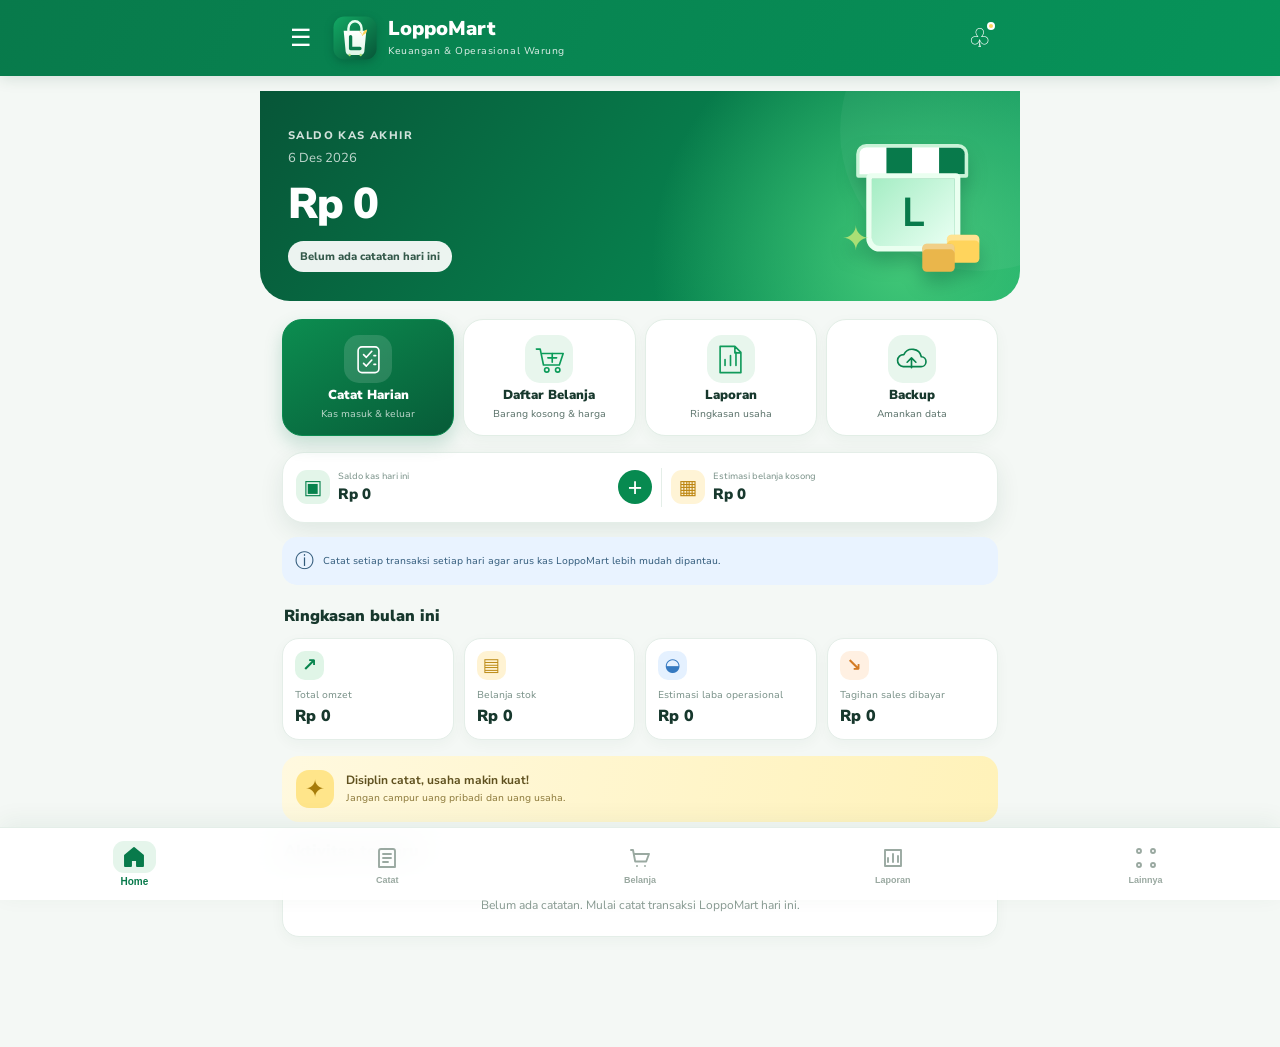
==== index.html @ 357cf820 "Add files via upload" ====
<!doctype html>
<html lang="id">
<head>
  <meta charset="utf-8">
  <meta name="viewport" content="width=device-width,initial-scale=1,viewport-fit=cover">
  <meta name="theme-color" content="#087a4b">
  <meta name="description" content="LoppoMart - Catatan keuangan dan operasional warung">
  <link rel="manifest" href="manifest.webmanifest">
  <link rel="icon" href="icon.svg" type="image/svg+xml">
  <link rel="stylesheet" href="styles.css">
  <title>LoppoMart</title>
</head>
<body>
  <header class="topbar">
    <button class="icon-btn" id="menuBtn" aria-label="Buka menu"><span class="hamburger">☰</span></button>
    <div class="brand">
      <img src="icon.svg" class="brand-logo" alt="LoppoMart">
      <div><strong>LoppoMart</strong><small>Keuangan & Operasional Warung</small></div>
    </div>
    <button class="icon-btn notification" id="quickBackup" aria-label="Backup cepat">♧<i></i></button>
  </header>

  <main class="app-main">
    <section class="view active" id="view-home">
      <div class="hero-home">
        <div class="hero-copy">
          <span class="eyebrow">SALDO KAS AKHIR</span>
          <div class="hero-date" id="homeDate">Hari ini</div>
          <div class="hero-balance" id="homeBalance">Rp0</div>
          <div class="hero-change" id="homeChange">Belum ada catatan hari ini</div>
        </div>
        <div class="store-art" aria-hidden="true">
          <div class="store-awning"><i></i><i></i><i></i><i></i></div>
          <div class="store-window"><b>L</b></div>
          <div class="store-box box-one"></div><div class="store-box box-two"></div>
          <div class="store-plant">✦</div>
        </div>
      </div>

      <div class="quick-grid">
        <button class="quick-card selected" data-go="entry">
          <span class="quick-icon icon-entry"><svg viewBox="0 0 64 64"><rect x="13" y="9" width="38" height="47" rx="7"/><path d="M23 23l5 5 10-11M23 39l5 5 10-11M42 25h3M42 41h3"/></svg></span>
          <b>Catat Harian</b><small>Kas masuk & keluar</small>
        </button>
        <button class="quick-card" data-go="shopping">
          <span class="quick-icon icon-cart"><svg viewBox="0 0 64 64"><path d="M8 13h7l6 29h29l7-21H19"/><circle cx="27" cy="51" r="4"/><circle cx="47" cy="51" r="4"/><path d="M29 29h16M37 21v16"/></svg></span>
          <b>Daftar Belanja</b><small>Barang kosong & harga</small>
        </button>
        <button class="quick-card" data-go="report">
          <span class="quick-icon icon-report"><svg viewBox="0 0 64 64"><path d="M13 8h27l11 11v37H13zM40 8v12h11M22 43V32M32 43V25M42 43V19"/></svg></span>
          <b>Laporan</b><small>Ringkasan usaha</small>
        </button>
        <button class="quick-card" data-go="more">
          <span class="quick-icon icon-cloud"><svg viewBox="0 0 64 64"><path d="M17 45h32a9 9 0 0 0 1-18 17 17 0 0 0-32-4 11 11 0 0 0-1 22z"/><path d="M32 47V29m-8 8 8-8 8 8"/></svg></span>
          <b>Backup</b><small>Amankan data</small>
        </button>
      </div>

      <section class="summary-card">
        <div class="summary-block">
          <span class="mini-wallet">▣</span>
          <div><small>Saldo kas hari ini</small><strong id="homeCash">Rp0</strong></div>
        </div>
        <button class="round-add" data-go="entry" aria-label="Tambah catatan">+</button>
        <div class="summary-separator"></div>
        <div class="summary-block capital-block">
          <span class="capital-icon">▦</span>
          <div><small>Estimasi belanja kosong</small><strong id="homeShopping">Rp0</strong></div>
        </div>
      </section>

      <div class="info-strip"><span>ⓘ</span><p>Catat setiap transaksi setiap hari agar arus kas LoppoMart lebih mudah dipantau.</p></div>

      <h2 class="section-title">Ringkasan bulan ini</h2>
      <div class="metric-grid">
        <article class="metric"><span class="metric-symbol green">↗</span><small>Total omzet</small><b id="homeRevenue">Rp0</b></article>
        <article class="metric"><span class="metric-symbol yellow">▤</span><small>Belanja stok</small><b id="homeStock">Rp0</b></article>
        <article class="metric"><span class="metric-symbol blue">◒</span><small>Estimasi laba operasional</small><b id="homeProfit">Rp0</b></article>
        <article class="metric"><span class="metric-symbol orange">↘</span><small>Tagihan sales dibayar</small><b id="homeSupplier">Rp0</b></article>
      </div>

      <div class="promo-card">
        <div class="promo-star">✦</div><div><b>Disiplin catat, usaha makin kuat!</b><small>Jangan campur uang pribadi dan uang usaha.</small></div>
      </div>
      <h2 class="section-title">Aktivitas terbaru</h2>
      <div id="homeRecent" class="list-card empty-state">Belum ada catatan. Mulai catat transaksi LoppoMart hari ini.</div>
    </section>

    <section class="view" id="view-entry">
      <div class="page-heading"><div><span class="eyebrow green-text">OPERASIONAL</span><h1>Catat Harian</h1><p>Rekam arus kas LoppoMart setiap hari.</p></div><span class="heading-icon">✎</span></div>
      <form id="entryForm" class="form-card">
        <label>Tanggal<input id="date" type="date" required></label>
        <div class="form-grid">
          <label>Saldo kas awal (Rp)<input id="opening" type="number" min="0" step="1" inputmode="numeric" value="0"></label>
          <label>Omzet penjualan (Rp)<input id="revenue" type="number" min="0" step="1" inputmode="numeric" value="0" required></label>
        </div>
        <div class="helper-box"><b>Catatan penting</b><br>HPP adalah modal barang yang benar-benar terjual. Belanja stok adalah uang yang dibayarkan untuk membeli stok. Keduanya berbeda.</div>
        <h3>Modal & pembelian</h3>
        <div class="form-grid">
          <label>HPP barang terjual (Rp)<input id="cogs" type="number" min="0" step="1" inputmode="numeric" value="0"></label>
          <label>Belanja stok dibayar (Rp)<input id="stock" type="number" min="0" step="1" inputmode="numeric" value="0"></label>
        </div>
        <label>Bayar tagihan sales / utang stok sebelumnya (Rp)<input id="supplier" type="number" min="0" step="1" inputmode="numeric" value="0"></label>
        <h3>Pengeluaran lain</h3>
        <div class="form-grid">
          <label>Gaji karyawan (Rp)<input id="salary" type="number" min="0" step="1" inputmode="numeric" value="60000"></label>
          <label>Operasional lain (Rp)<input id="operating" type="number" min="0" step="1" inputmode="numeric" value="0"></label>
          <label>Pengambilan pribadi (Rp)<input id="personal" type="number" min="0" step="1" inputmode="numeric" value="0"></label>
          <label>Bayar cicilan (Rp)<input id="installment" type="number" min="0" step="1" inputmode="numeric" value="0"></label>
        </div>
        <label>Catatan (opsional)<textarea id="note" rows="3" placeholder="Contoh: tagihan Sayap Mas, stok telur, uang nombok..."></textarea></label>
        <div class="calculation-box">
          <div><span>Estimasi laba kotor</span><b id="gross">Rp0</b></div>
          <div><span>Estimasi laba operasional</span><b id="profit">Rp0</b></div>
          <div><span>Perubahan kas hari ini</span><b id="change">Rp0</b></div>
          <div class="calculation-total"><span>Saldo kas akhir</span><b id="cashEnd">Rp0</b></div>
        </div>
        <p class="fine-print">Laba operasional = omzet − HPP − gaji − operasional. Cicilan pokok mengurangi kas, bukan otomatis biaya laba.</p>
        <div class="button-row"><button class="btn-primary" type="submit">Simpan catatan</button><button class="btn-light" type="button" id="clearEntry">Kosongkan</button></div>
        <p id="entryStatus" class="status" aria-live="polite"></p>
      </form>
    </section>

    <section class="view" id="view-shopping">
      <div class="page-heading"><div><span class="eyebrow green-text">PERSEDIAAN</span><h1>Daftar Belanja</h1><p>Catat barang kosong sebelum belanja ke sales.</p></div><span class="heading-icon">🛒</span></div>
      <div class="shopping-budget"><small>ESTIMASI TOTAL BELANJA BELUM DIBELI</small><strong id="shoppingTotal">Rp0</strong><span id="shoppingCount">0 barang belum dibeli</span></div>
      <form id="itemForm" class="form-card compact-form">
        <h3>Tambah barang</h3>
        <label>Nama barang<input id="itemName" type="text" placeholder="Contoh: Minyak goreng 1 liter" required></label>
        <div class="form-grid"><label>Jumlah<input id="itemQty" type="number" min="1" step="1" inputmode="numeric" value="1" required></label><label>Harga satuan (Rp)<input id="itemPrice" type="number" min="0" step="1" inputmode="numeric" value="0" required></label></div>
        <label>Jadwal / sales<select id="itemSupplier"><option>Sabtu - Sayap Mas</option><option>Senin - Sayap Mas</option><option>Sales lain</option><option>Belanja sendiri</option></select></label>
        <div class="subtotal-preview">Subtotal barang: <b id="itemSubtotal">Rp0</b></div>
        <button class="btn-primary full-width" type="submit">+ Simpan ke daftar belanja</button>
        <p id="itemStatus" class="status" aria-live="polite"></p>
      </form>
      <div class="filter-bar"><label>Filter<select id="shoppingFilter"><option value="Semua">Semua barang</option><option>Sabtu - Sayap Mas</option><option>Senin - Sayap Mas</option><option>Sales lain</option><option>Belanja sendiri</option><option value="Sudah dibeli">Sudah dibeli</option></select></label><span id="shoppingTotalSmall"></span></div>
      <div id="shoppingList" class="stack-list empty-state">Belum ada barang di daftar.</div>
    </section>

    <section class="view" id="view-report">
      <div class="page-heading"><div><span class="eyebrow green-text">ANALISIS USAHA</span><h1>Laporan</h1><p>Pantau perkembangan keuangan bulanan.</p></div><span class="heading-icon">▥</span></div>
      <div class="form-card report-filter"><label>Pilih bulan<input type="month" id="month"></label></div>
      <div class="report-grid">
        <article class="report-tile"><small>Total omzet</small><b id="rRevenue">Rp0</b></article>
        <article class="report-tile"><small>Total HPP</small><b id="rCogs">Rp0</b></article>
        <article class="report-tile"><small>Estimasi laba operasional</small><b id="rProfit">Rp0</b></article>
        <article class="report-tile"><small>Belanja stok dibayar</small><b id="rStock">Rp0</b></article>
        <article class="report-tile"><small>Bayar tagihan sales</small><b id="rSupplier">Rp0</b></article>
        <article class="report-tile"><small>Pengambilan pribadi</small><b id="rPersonal">Rp0</b></article>
      </div>
      <div class="section-row"><h2 class="section-title">Riwayat harian</h2><button class="text-button" id="exportCsv">Unduh CSV</button></div>
      <div id="history" class="stack-list empty-state">Belum ada catatan untuk bulan ini.</div>
    </section>

    <section class="view" id="view-more">
      <div class="page-heading"><div><span class="eyebrow green-text">PENGATURAN</span><h1>Lainnya</h1><p>Backup, pemulihan, dan informasi aplikasi.</p></div><span class="heading-icon">⚙</span></div>
      <div class="backup-hero"><div class="backup-cloud">☁</div><div><b>Amankan data LoppoMart</b><small>Unduh backup secara berkala agar catatan tidak hilang.</small></div></div>
      <div class="form-card">
        <h3>Backup & pemulihan</h3>
        <p class="muted">Data disimpan di browser HP ini. Belum ada sinkronisasi cloud otomatis.</p>
        <button id="export" class="btn-primary full-width">Unduh backup (.json)</button>
        <label class="file-picker">Pulihkan backup (.json)<input id="import" type="file" accept=".json,application/json"></label>
        <p id="backupStatus" class="status" aria-live="polite"></p>
        <div class="helper-box">Backup mencakup catatan keuangan harian dan daftar barang kosong. Jangan hapus data browser sebelum membuat backup.</div>
      </div>
      <div class="form-card about-card"><h3>Tentang LoppoMart</h3><div class="about-row"><img src="icon.svg" alt=""><div><b>LoppoMart 3.0</b><small>Keuangan & Operasional Warung</small></div></div><p class="muted">Dirancang untuk membantu mencatat arus kas, memantau belanja stok, dan mengevaluasi usaha.</p><div class="about-pills"><span>Offline siap pakai</span><span>Data lokal</span><span>Backup manual</span></div></div>
    </section>
  </main>

  <nav class="bottom-nav" id="bottomNav" aria-label="Navigasi utama">
    <button class="nav-item active" data-view="home"><span class="nav-icon"><svg viewBox="0 0 24 24"><path d="M3 10.5 12 3l9 7.5V21h-6v-6H9v6H3z"/></svg></span><small>Home</small></button>
    <button class="nav-item" data-view="entry"><span class="nav-icon"><svg viewBox="0 0 24 24"><path d="M6 3h12a2 2 0 0 1 2 2v16H4V5a2 2 0 0 1 2-2zM8 8h8M8 12h8M8 16h5"/></svg></span><small>Catat</small></button>
    <button class="nav-item" data-view="shopping"><span class="nav-icon"><svg viewBox="0 0 24 24"><path d="M3 4h2l2.2 11.5h11L21 8H6M9 20h.01M17 20h.01"/></svg></span><small>Belanja</small></button>
    <button class="nav-item" data-view="report"><span class="nav-icon"><svg viewBox="0 0 24 24"><path d="M4 20V4h16v16zM7 16v-4M12 16V8M17 16v-6"/></svg></span><small>Laporan</small></button>
    <button class="nav-item" data-view="more"><span class="nav-icon"><svg viewBox="0 0 24 24"><circle cx="5" cy="5" r="2"/><circle cx="19" cy="5" r="2"/><circle cx="5" cy="19" r="2"/><circle cx="19" cy="19" r="2"/></svg></span><small>Lainnya</small></button>
  </nav>
  <div class="toast" id="toast" role="status"></div>
  <script src="app.js"></script>
</body>
</html>
---- styles.css ----
@import url('https://fonts.googleapis.com/css2?family=Nunito+Sans:wght@400;500;600;700;800;900&display=swap');
:root{--green:#087a4b;--deep:#075638;--dark:#123f30;--mint:#e6f5ec;--mint2:#f2faf5;--lime:#a9df75;--yellow:#ffd45c;--text:#17382d;--muted:#789087;--line:#e4eee8;--white:#fff;--shadow:0 8px 24px rgba(14,65,43,.09)}
*{box-sizing:border-box}html{scroll-behavior:smooth}body{margin:0;background:#f4f8f5;color:var(--text);font-family:"Nunito Sans",system-ui,-apple-system,Segoe UI,sans-serif;padding-bottom:calc(86px + env(safe-area-inset-bottom))}.topbar{height:76px;padding:0 18px;display:flex;align-items:center;gap:12px;background:linear-gradient(115deg,#087a4b,#07945a);color:white;position:sticky;top:0;z-index:20;box-shadow:0 3px 14px #063c2820}.brand{display:flex;align-items:center;gap:10px;flex:1;min-width:0}.brand-logo{width:46px;height:46px;object-fit:contain;filter:drop-shadow(0 3px 4px #003c2a55)}.brand strong{display:block;font-size:20px;font-weight:900;line-height:1.1}.brand small{display:block;font-size:10px;letter-spacing:.55px;opacity:.86;margin-top:4px}.icon-btn{border:0;background:transparent;color:white;font-size:24px;width:38px;height:42px}.notification{position:relative;font-size:26px}.notification i{position:absolute;right:3px;top:5px;width:8px;height:8px;border-radius:50%;background:#ffd45c;border:2px solid white}
.app-main{max-width:760px;margin:0 auto;padding:0 14px 24px}.view{display:none;padding-top:15px;animation:fade .22s ease}.view.active{display:block}@keyframes fade{from{opacity:.5;transform:translateY(5px)}to{opacity:1;transform:none}}
.hero-home{min-height:210px;border-radius:0 0 30px 30px;margin:0 -14px 18px;padding:25px 20px 22px;background:radial-gradient(circle at 85% 80%,#42c878 0,transparent 38%),linear-gradient(125deg,#075638,#078a52 72%,#16a967);color:#fff;position:relative;overflow:hidden;display:flex;align-items:center}.hero-home:before{content:"";position:absolute;width:280px;height:280px;border-radius:50%;background:#ffffff0b;right:-100px;top:-100px}.hero-copy{position:relative;z-index:2;max-width:70%}.eyebrow{font-size:11px;font-weight:800;letter-spacing:1.4px;opacity:.82}.hero-date{font-size:13px;opacity:.75;margin-top:4px}.hero-balance{font-size:clamp(32px,8vw,43px);font-weight:900;letter-spacing:-1.2px;margin:8px 0}.hero-change{display:inline-block;border-radius:20px;background:#ffffffeb;color:#34594a;padding:8px 12px;font-size:11px;font-weight:800;max-width:100%;line-height:1.4}.store-art{position:absolute;right:15px;bottom:27px;width:130px;height:130px;filter:drop-shadow(0 10px 8px #003b2c44)}.store-awning{position:absolute;top:14px;left:15px;width:100px;height:30px;background:#f5fff9;border-radius:9px 9px 2px 2px;display:flex;overflow:hidden;border:3px solid #c9f3d7}.store-awning i{flex:1;background:#fff}.store-awning i:nth-child(even){background:#087a4b}.store-window{position:absolute;top:40px;left:24px;width:84px;height:70px;border:5px solid #eafff0;background:linear-gradient(135deg,#a5edc4,#eafff3);border-radius:4px 4px 12px 12px;display:grid;place-items:center;color:#087a4b;font-size:36px;font-weight:1000}.store-box{position:absolute;background:#ffd45c;width:29px;height:25px;right:5px;bottom:10px;border-radius:4px;box-shadow:inset 0 5px #fff5}.box-two{right:27px;bottom:2px;background:#eab64b}.store-plant{position:absolute;left:2px;bottom:10px;color:#a9df75;font-size:30px}
.quick-grid{display:grid;grid-template-columns:repeat(4,minmax(0,1fr));gap:9px;margin-bottom:16px}.quick-card{border:1px solid #e2eee6;background:white;border-radius:20px;padding:12px 5px 11px;min-width:0;display:flex;flex-direction:column;align-items:center;gap:5px;box-shadow:0 5px 15px #0a57300b;color:var(--text);font:inherit}.quick-card.selected{background:linear-gradient(150deg,#0c8d50,#075b38);color:white;border-color:#0b8b50;box-shadow:0 8px 18px #087a4b35}.quick-card b{font-size:11px;font-weight:900;text-align:center;line-height:1.15}.quick-card small{font-size:8px;color:inherit;opacity:.72;text-align:center;line-height:1.2}.quick-icon{width:48px;height:48px;border-radius:15px;display:grid;place-items:center;background:#e8f6ed}.selected .quick-icon{background:#ffffff22}.quick-icon svg{width:35px;height:35px;fill:none;stroke:#07834d;stroke-width:3;stroke-linecap:round;stroke-linejoin:round}.selected .quick-icon svg{stroke:#fff}.icon-cart svg{stroke:#0b9b59}.icon-report svg{stroke:#119a5b}.icon-cloud svg{stroke:#07834d}
.summary-card{background:white;border:1px solid var(--line);border-radius:22px;padding:15px 13px;display:flex;align-items:center;gap:9px;box-shadow:var(--shadow);margin-bottom:14px}.summary-block{display:flex;align-items:center;gap:8px;flex:1;min-width:0}.summary-block small{display:block;color:var(--muted);font-size:9px;line-height:1.2}.summary-block strong{display:block;font-size:15px;font-weight:900;margin-top:3px;white-space:nowrap}.mini-wallet,.capital-icon{width:34px;height:34px;border-radius:11px;background:#e3f5e9;color:#07824d;display:grid;place-items:center;font-size:20px;flex-shrink:0}.capital-icon{background:#fff4d6;color:#bd8611}.round-add{width:34px;height:34px;border:0;border-radius:50%;background:#078a50;color:white;font-size:25px;line-height:1;flex-shrink:0}.summary-separator{height:39px;width:1px;background:var(--line)}.info-strip{display:flex;align-items:center;gap:9px;background:#e9f3ff;border-radius:15px;padding:11px 13px;color:#315a7a;margin:14px 0 20px}.info-strip span{font-size:19px}.info-strip p{font-size:10px;line-height:1.45;margin:0}.section-title{font-size:16px;font-weight:900;margin:18px 2px 11px}.metric-grid{display:grid;grid-template-columns:repeat(2,minmax(0,1fr));gap:10px}.metric{background:#fff;border:1px solid var(--line);border-radius:17px;padding:12px;box-shadow:0 4px 14px #0b59300a;position:relative}.metric-symbol{width:29px;height:29px;border-radius:10px;display:grid;place-items:center;font-weight:900;font-size:18px;margin-bottom:8px}.metric-symbol.green{background:#e0f5e7;color:#07844d}.metric-symbol.yellow{background:#fff3d3;color:#bd8b18}.metric-symbol.blue{background:#e5f1ff;color:#367ac1}.metric-symbol.orange{background:#fff0e2;color:#d47b24}.metric small{display:block;color:var(--muted);font-size:10px}.metric b{display:block;font-size:16px;margin-top:3px;font-weight:900}.promo-card{margin:16px 0;background:linear-gradient(100deg,#fff9df,#fff2b9);border-radius:17px;padding:14px;display:flex;gap:12px;align-items:center;color:#5f511f}.promo-star{width:38px;height:38px;border-radius:13px;background:#ffe58a;display:grid;place-items:center;color:#a77c0a;font-size:24px}.promo-card b,.promo-card small{display:block}.promo-card b{font-size:12px}.promo-card small{font-size:10px;margin-top:3px;color:#8a7738}.list-card,.stack-list{background:white;border:1px solid var(--line);border-radius:17px;padding:12px;box-shadow:0 4px 14px #0b59300a}.empty-state{color:#879a91;font-size:12px;line-height:1.5;text-align:center;padding:22px 15px}
.page-heading{display:flex;justify-content:space-between;align-items:center;margin:4px 2px 17px}.page-heading h1{font-size:25px;line-height:1.1;margin:4px 0;font-weight:1000}.page-heading p{margin:0;color:var(--muted);font-size:12px}.green-text{color:#07834d}.heading-icon{width:49px;height:49px;border-radius:16px;background:#e3f5e9;color:#07834d;display:grid;place-items:center;font-size:26px}
.form-card{background:#fff;border:1px solid var(--line);border-radius:21px;padding:17px 15px;box-shadow:var(--shadow)}.form-card h3{font-size:15px;margin:19px 0 11px;font-weight:900}.form-card h3:first-child{margin-top:0}.form-card label{display:block;font-size:12px;font-weight:800;color:#355b4a;margin-bottom:13px}.form-card input,.form-card select,.form-card textarea{display:block;width:100%;margin-top:6px;border:1px solid #dce9e1;border-radius:12px;background:#fbfdfb;padding:13px 12px;font:600 14px inherit;color:var(--text);outline:none;min-height:45px}.form-card input:focus,.form-card select:focus,.form-card textarea:focus{border-color:#0a9958;box-shadow:0 0 0 3px #0a995817}.form-grid{display:grid;grid-template-columns:repeat(2,minmax(0,1fr));gap:0 10px}.helper-box{background:#edf7f0;border-radius:14px;padding:12px;color:#557565;font-size:11px;line-height:1.55;margin:5px 0 17px}.helper-box b{color:#1b6846}.calculation-box{background:#f2f8f4;border:1px solid #e3eee7;border-radius:15px;padding:12px;margin-top:8px}.calculation-box div{display:flex;justify-content:space-between;gap:8px;padding:7px 0;font-size:11px;color:#668075}.calculation-box b{color:#234b39;font-size:12px}.calculation-box .calculation-total{border-top:1px solid #d8e8de;margin-top:5px;padding-top:11px;color:#174a34;font-weight:900}.calculation-total b{font-size:17px;color:#087a4b}.fine-print{font-size:10px;color:#8a9b93;line-height:1.5}.button-row{display:flex;gap:9px;margin-top:13px}.btn-primary,.btn-light{border:0;border-radius:13px;padding:13px 15px;font:900 13px inherit;min-height:46px}.btn-primary{background:linear-gradient(110deg,#0a9656,#07623c);color:white;box-shadow:0 5px 12px #087a4b28;flex:1}.btn-light{background:#edf4ef;color:#4f6d5d}.full-width{width:100%}.status{font-size:11px;color:#07834d;min-height:15px;margin:9px 0 0}.muted{color:var(--muted);font-size:12px;line-height:1.5}
.shopping-budget{background:linear-gradient(120deg,#075638,#0b9a59);color:white;border-radius:20px;padding:18px;margin-bottom:14px;box-shadow:0 8px 20px #087a4b28}.shopping-budget small,.shopping-budget span{display:block;opacity:.82;font-size:10px;letter-spacing:.4px}.shopping-budget strong{display:block;font-size:29px;font-weight:1000;margin:5px 0}.compact-form{margin-bottom:14px}.subtotal-preview{background:#f2f8f4;padding:11px 12px;border-radius:11px;margin:0 0 12px;font-size:11px;color:#648071;display:flex;justify-content:space-between}.subtotal-preview b{color:#087a4b;font-size:13px}.filter-bar{display:flex;justify-content:space-between;align-items:center;margin:10px 3px}.filter-bar label{font-size:11px;font-weight:800;color:#527061}.filter-bar select{border:1px solid var(--line);background:white;border-radius:10px;padding:8px;font:inherit;color:var(--text);margin-left:5px}.stack-list{padding:0;overflow:hidden}.data-row{display:flex;align-items:center;justify-content:space-between;gap:10px;padding:13px;border-bottom:1px solid #edf2ee}.data-row:last-child{border-bottom:0}.data-main{min-width:0;flex:1}.data-main b{display:block;font-size:12px}.data-main small{display:block;color:#84978d;font-size:10px;margin-top:4px;line-height:1.4}.data-right{text-align:right;flex-shrink:0}.data-right b{display:block;font-size:12px}.row-actions{display:flex;gap:5px;margin-top:6px;justify-content:flex-end}.mini-btn{border:0;border-radius:8px;padding:6px 8px;font-size:9px;font-weight:900;background:#e9f5ed;color:#087a4b}.mini-btn.danger{background:#fff0ee;color:#c35445}.done-text{text-decoration:line-through;color:#9aa9a1}
.report-filter{padding:12px 14px;margin-bottom:13px}.report-filter label{margin:0}.report-grid{display:grid;grid-template-columns:repeat(2,minmax(0,1fr));gap:9px}.report-tile{background:white;border:1px solid var(--line);border-radius:16px;padding:13px;box-shadow:0 4px 14px #0b593008}.report-tile small{display:block;color:#7e9589;font-size:10px}.report-tile b{display:block;margin-top:5px;font-size:15px;font-weight:1000;overflow-wrap:anywhere}.section-row{display:flex;justify-content:space-between;align-items:center}.text-button{border:0;background:transparent;color:#087a4b;font-weight:900;font-size:11px}.backup-hero{display:flex;gap:12px;align-items:center;background:linear-gradient(110deg,#e2f5e9,#f5fbf6);border:1px solid #d9eee0;border-radius:18px;padding:16px;margin-bottom:14px}.backup-cloud{width:48px;height:48px;border-radius:15px;background:#087a4b;color:white;display:grid;place-items:center;font-size:27px}.backup-hero b,.backup-hero small{display:block}.backup-hero b{font-size:14px}.backup-hero small{font-size:10px;color:#718a7d;margin-top:3px;line-height:1.4}.file-picker{display:block;border:1px dashed #8abda0;border-radius:12px;padding:14px;text-align:center;color:#087a4b!important;margin-top:11px!important}.file-picker input{border:0;padding:7px 0 0;background:transparent;font-size:11px}.about-card{margin-top:13px}.about-row{display:flex;align-items:center;gap:10px}.about-row img{width:45px;height:45px}.about-row b,.about-row small{display:block}.about-row small{font-size:10px;color:#80948a}.about-pills{display:flex;gap:6px;flex-wrap:wrap}.about-pills span{font-size:9px;font-weight:800;color:#087a4b;background:#eaf6ee;border-radius:20px;padding:6px 9px}
.bottom-nav{position:fixed;z-index:30;bottom:0;left:0;right:0;display:grid;grid-template-columns:repeat(5,1fr);gap:0;padding:8px 8px calc(8px + env(safe-area-inset-bottom));background:#ffffffed;backdrop-filter:blur(16px);border-top:1px solid #e4eee8;box-shadow:0 -6px 24px #174d3210;transition:transform .24s ease}.bottom-nav.nav-hidden{transform:translateY(110%)}.nav-item{border:0;background:transparent;color:#9aa9a1;display:flex;align-items:center;justify-content:center;flex-direction:column;gap:3px;padding:5px 1px;border-radius:14px;min-width:0}.nav-icon{width:31px;height:29px;display:grid;place-items:center}.nav-icon svg{width:24px;height:24px;fill:none;stroke:currentColor;stroke-width:1.9;stroke-linecap:round;stroke-linejoin:round}.nav-item:first-child .nav-icon svg{fill:currentColor;stroke:currentColor}.nav-item small{font-size:9px;font-weight:900}.nav-item.active{color:#087a4b}.nav-item.active .nav-icon{background:#e5f5eb;border-radius:11px;width:43px;height:32px}.nav-item.active small{font-size:10px}.toast{position:fixed;left:50%;bottom:calc(88px + env(safe-area-inset-bottom));transform:translate(-50%,20px);opacity:0;pointer-events:none;background:#153e2e;color:white;border-radius:30px;padding:10px 16px;font-size:11px;z-index:50;transition:.2s;white-space:nowrap}.toast.show{opacity:1;transform:translate(-50%,0)}footer{text-align:center;color:#9aaba2;font-size:9px;padding:22px 0 5px}
@media(min-width:650px){.app-main{padding-left:22px;padding-right:22px}.hero-home{margin-left:-22px;margin-right:-22px;padding-left:28px}.quick-card{padding:15px}.quick-card b{font-size:13px}.quick-card small{font-size:10px}.metric-grid,.report-grid{grid-template-columns:repeat(4,minmax(0,1fr))}.topbar{padding:0 max(20px,calc((100vw - 716px)/2))}.store-art{right:35px;transform:scale(1.12);transform-origin:bottom right}}
@media(max-width:370px){.brand strong{font-size:18px}.brand small{font-size:8px}.quick-grid{gap:6px}.quick-card{padding:9px 3px}.quick-icon{width:42px;height:42px}.quick-card b{font-size:10px}.quick-card small{font-size:7px}.hero-copy{max-width:76%}.store-art{right:-12px;transform:scale(.82);transform-origin:bottom right}.summary-block strong{font-size:12px}.summary-block small{font-size:8px}}
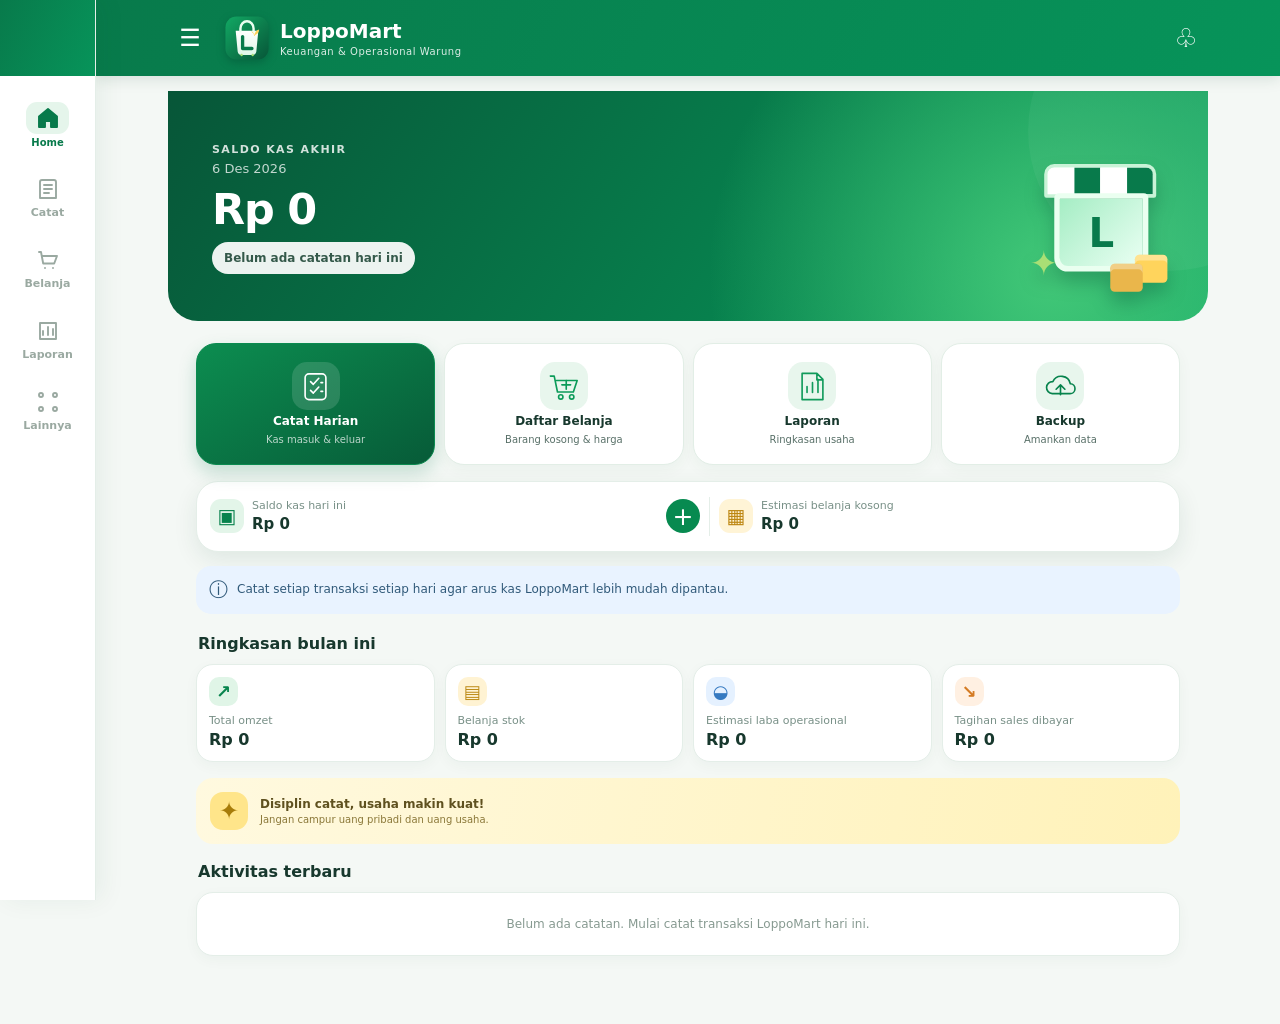
==== commit 1dc8fed5: "Add files via upload" ====
--- a/index.html
+++ b/index.html
@@ -5,19 +5,23 @@
   <meta name="viewport" content="width=device-width,initial-scale=1,viewport-fit=cover">
   <meta name="theme-color" content="#087a4b">
   <meta name="description" content="LoppoMart - Catatan keuangan dan operasional warung">
+  <meta name="mobile-web-app-capable" content="yes">
+  <meta name="apple-mobile-web-app-capable" content="yes">
+  <meta name="apple-mobile-web-app-title" content="LoppoMart">
   <link rel="manifest" href="manifest.webmanifest">
   <link rel="icon" href="icon.svg" type="image/svg+xml">
+  <link rel="apple-touch-icon" href="launchericon-192x192.png">
   <link rel="stylesheet" href="styles.css">
   <title>LoppoMart</title>
 </head>
 <body>
   <header class="topbar">
-    <button class="icon-btn" id="menuBtn" aria-label="Buka menu"><span class="hamburger">☰</span></button>
+    <button class="icon-btn" id="menuBtn" type="button" aria-label="Buka menu"><span class="hamburger">☰</span></button>
     <div class="brand">
       <img src="icon.svg" class="brand-logo" alt="LoppoMart">
       <div><strong>LoppoMart</strong><small>Keuangan & Operasional Warung</small></div>
     </div>
-    <button class="icon-btn notification" id="quickBackup" aria-label="Backup cepat">♧<i></i></button>
+    <button class="icon-btn notification" id="quickBackup" type="button" aria-label="Buka menu backup">♧<i id="backupDot" hidden></i></button>
   </header>
 
   <main class="app-main">
@@ -38,19 +42,19 @@
       </div>
 
       <div class="quick-grid">
-        <button class="quick-card selected" data-go="entry">
+        <button class="quick-card selected" type="button" data-go="entry">
           <span class="quick-icon icon-entry"><svg viewBox="0 0 64 64"><rect x="13" y="9" width="38" height="47" rx="7"/><path d="M23 23l5 5 10-11M23 39l5 5 10-11M42 25h3M42 41h3"/></svg></span>
           <b>Catat Harian</b><small>Kas masuk & keluar</small>
         </button>
-        <button class="quick-card" data-go="shopping">
+        <button class="quick-card" type="button" data-go="shopping">
           <span class="quick-icon icon-cart"><svg viewBox="0 0 64 64"><path d="M8 13h7l6 29h29l7-21H19"/><circle cx="27" cy="51" r="4"/><circle cx="47" cy="51" r="4"/><path d="M29 29h16M37 21v16"/></svg></span>
           <b>Daftar Belanja</b><small>Barang kosong & harga</small>
         </button>
-        <button class="quick-card" data-go="report">
+        <button class="quick-card" type="button" data-go="report">
           <span class="quick-icon icon-report"><svg viewBox="0 0 64 64"><path d="M13 8h27l11 11v37H13zM40 8v12h11M22 43V32M32 43V25M42 43V19"/></svg></span>
           <b>Laporan</b><small>Ringkasan usaha</small>
         </button>
-        <button class="quick-card" data-go="more">
+        <button class="quick-card" type="button" data-go="more">
           <span class="quick-icon icon-cloud"><svg viewBox="0 0 64 64"><path d="M17 45h32a9 9 0 0 0 1-18 17 17 0 0 0-32-4 11 11 0 0 0-1 22z"/><path d="M32 47V29m-8 8 8-8 8 8"/></svg></span>
           <b>Backup</b><small>Amankan data</small>
         </button>
@@ -61,7 +65,7 @@
           <span class="mini-wallet">▣</span>
           <div><small>Saldo kas hari ini</small><strong id="homeCash">Rp0</strong></div>
         </div>
-        <button class="round-add" data-go="entry" aria-label="Tambah catatan">+</button>
+        <button class="round-add" type="button" data-go="entry" aria-label="Tambah catatan">+</button>
         <div class="summary-separator"></div>
         <div class="summary-block capital-block">
           <span class="capital-icon">▦</span>
@@ -69,7 +73,7 @@
         </div>
       </section>
 
-      <div class="info-strip"><span>ⓘ</span><p>Catat setiap transaksi setiap hari agar arus kas LoppoMart lebih mudah dipantau.</p></div>
+      <div class="info-strip" id="backupStrip"><span>ⓘ</span><p id="backupHint">Catat setiap transaksi setiap hari agar arus kas LoppoMart lebih mudah dipantau.</p></div>
 
       <h2 class="section-title">Ringkasan bulan ini</h2>
       <div class="metric-grid">
@@ -88,10 +92,15 @@
 
     <section class="view" id="view-entry">
       <div class="page-heading"><div><span class="eyebrow green-text">OPERASIONAL</span><h1>Catat Harian</h1><p>Rekam arus kas LoppoMart setiap hari.</p></div><span class="heading-icon">✎</span></div>
+      <div class="live-total"><span>Saldo kas akhir</span><b id="cashEnd2">Rp0</b></div>
       <form id="entryForm" class="form-card">
-        <label>Tanggal<input id="date" type="date" required></label>
+        <label>Tanggal<input id="date" type="date" required><small id="dateHint" class="date-hint"></small></label>
+        <div class="chip-row">
+          <button type="button" class="chip" data-date="-1">Kemarin</button>
+          <button type="button" class="chip" data-date="0">Hari ini</button>
+        </div>
         <div class="form-grid">
-          <label>Saldo kas awal (Rp)<input id="opening" type="number" min="0" step="1" inputmode="numeric" value="0"></label>
+          <label>Saldo kas awal (Rp)<input id="opening" type="number" step="1" inputmode="numeric" value="0"></label>
           <label>Omzet penjualan (Rp)<input id="revenue" type="number" min="0" step="1" inputmode="numeric" value="0" required></label>
         </div>
         <div class="helper-box"><b>Catatan penting</b><br>HPP adalah modal barang yang benar-benar terjual. Belanja stok adalah uang yang dibayarkan untuk membeli stok. Keduanya berbeda.</div>
@@ -109,6 +118,7 @@
           <label>Bayar cicilan (Rp)<input id="installment" type="number" min="0" step="1" inputmode="numeric" value="0"></label>
         </div>
         <label>Catatan (opsional)<textarea id="note" rows="3" placeholder="Contoh: tagihan Sayap Mas, stok telur, uang nombok..."></textarea></label>
+        <div id="entryWarn" class="warn-box" role="alert" hidden></div>
         <div class="calculation-box">
           <div><span>Estimasi laba kotor</span><b id="gross">Rp0</b></div>
           <div><span>Estimasi laba operasional</span><b id="profit">Rp0</b></div>
@@ -123,23 +133,39 @@
 
     <section class="view" id="view-shopping">
       <div class="page-heading"><div><span class="eyebrow green-text">PERSEDIAAN</span><h1>Daftar Belanja</h1><p>Catat barang kosong sebelum belanja ke sales.</p></div><span class="heading-icon">🛒</span></div>
-      <div class="shopping-budget"><small>ESTIMASI TOTAL BELANJA BELUM DIBELI</small><strong id="shoppingTotal">Rp0</strong><span id="shoppingCount">0 barang belum dibeli</span></div>
-      <form id="itemForm" class="form-card compact-form">
-        <h3>Tambah barang</h3>
-        <label>Nama barang<input id="itemName" type="text" placeholder="Contoh: Minyak goreng 1 liter" required></label>
-        <div class="form-grid"><label>Jumlah<input id="itemQty" type="number" min="1" step="1" inputmode="numeric" value="1" required></label><label>Harga satuan (Rp)<input id="itemPrice" type="number" min="0" step="1" inputmode="numeric" value="0" required></label></div>
-        <label>Jadwal / sales<select id="itemSupplier"><option>Sabtu - Sayap Mas</option><option>Senin - Sayap Mas</option><option>Sales lain</option><option>Belanja sendiri</option></select></label>
-        <div class="subtotal-preview">Subtotal barang: <b id="itemSubtotal">Rp0</b></div>
-        <button class="btn-primary full-width" type="submit">+ Simpan ke daftar belanja</button>
-        <p id="itemStatus" class="status" aria-live="polite"></p>
-      </form>
-      <div class="filter-bar"><label>Filter<select id="shoppingFilter"><option value="Semua">Semua barang</option><option>Sabtu - Sayap Mas</option><option>Senin - Sayap Mas</option><option>Sales lain</option><option>Belanja sendiri</option><option value="Sudah dibeli">Sudah dibeli</option></select></label><span id="shoppingTotalSmall"></span></div>
-      <div id="shoppingList" class="stack-list empty-state">Belum ada barang di daftar.</div>
+      <div class="shop-side">
+        <div class="shopping-budget"><small>ESTIMASI TOTAL BELANJA BELUM DIBELI</small><strong id="shoppingTotal">Rp0</strong><span id="shoppingCount">0 barang belum dibeli</span></div>
+        <form id="itemForm" class="form-card compact-form">
+          <h3 id="itemFormTitle">Tambah barang</h3>
+          <label>Nama barang<input id="itemName" type="text" placeholder="Contoh: Minyak goreng 1 liter" autocomplete="off" enterkeyhint="next" required></label>
+          <div class="form-grid"><label>Jumlah<input id="itemQty" type="number" min="1" step="1" inputmode="numeric" value="1" data-empty="1" required></label><label>Harga satuan (Rp)<input id="itemPrice" type="number" min="0" step="1" inputmode="numeric" value="0" required></label></div>
+          <label>Jadwal / sales<select id="itemSupplier"><option>Sabtu - Sayap Mas</option><option>Senin - Sayap Mas</option><option>Sales lain</option><option>Belanja sendiri</option></select></label>
+          <div class="subtotal-preview">Subtotal barang: <b id="itemSubtotal">Rp0</b></div>
+          <button class="btn-primary full-width" id="itemSubmit" type="submit">+ Simpan ke daftar belanja</button>
+          <button class="btn-light full-width" id="cancelItemEdit" type="button" hidden>Batal edit</button>
+          <p id="itemStatus" class="status" aria-live="polite"></p>
+        </form>
+      </div>
+      <div class="shop-main">
+        <div class="filter-bar"><label>Filter<select id="shoppingFilter"><option value="Semua">Semua barang</option><option>Sabtu - Sayap Mas</option><option>Senin - Sayap Mas</option><option>Sales lain</option><option>Belanja sendiri</option><option value="Sudah dibeli">Sudah dibeli</option></select></label><span id="shoppingTotalSmall"></span></div>
+        <div class="tool-row">
+          <input id="shoppingSearch" type="search" placeholder="Cari barang..." aria-label="Cari barang" autocomplete="off">
+          <button type="button" class="btn-light small" id="shareShopping">Bagikan ke WA</button>
+          <button type="button" class="btn-light small" id="clearDone" hidden>Bersihkan yang sudah dibeli</button>
+        </div>
+        <div id="shoppingList" class="stack-list empty-state">Belum ada barang di daftar.</div>
+      </div>
     </section>
 
     <section class="view" id="view-report">
       <div class="page-heading"><div><span class="eyebrow green-text">ANALISIS USAHA</span><h1>Laporan</h1><p>Pantau perkembangan keuangan bulanan.</p></div><span class="heading-icon">▥</span></div>
-      <div class="form-card report-filter"><label>Pilih bulan<input type="month" id="month"></label></div>
+      <div class="form-card report-filter">
+        <div class="month-nav">
+          <button type="button" id="prevMonth" aria-label="Bulan sebelumnya">‹</button>
+          <label>Pilih bulan<input type="month" id="month"></label>
+          <button type="button" id="nextMonth" aria-label="Bulan berikutnya">›</button>
+        </div>
+      </div>
       <div class="report-grid">
         <article class="report-tile"><small>Total omzet</small><b id="rRevenue">Rp0</b></article>
         <article class="report-tile"><small>Total HPP</small><b id="rCogs">Rp0</b></article>
@@ -147,34 +173,43 @@
         <article class="report-tile"><small>Belanja stok dibayar</small><b id="rStock">Rp0</b></article>
         <article class="report-tile"><small>Bayar tagihan sales</small><b id="rSupplier">Rp0</b></article>
         <article class="report-tile"><small>Pengambilan pribadi</small><b id="rPersonal">Rp0</b></article>
-      </div>
-      <div class="section-row"><h2 class="section-title">Riwayat harian</h2><button class="text-button" id="exportCsv">Unduh CSV</button></div>
+        <article class="report-tile"><small>Gaji & operasional</small><b id="rOpex">Rp0</b></article>
+        <article class="report-tile"><small>Bayar cicilan</small><b id="rInstall">Rp0</b></article>
+      </div>
+      <div class="form-card chart-card" id="chartCard" hidden>
+        <h3>Omzet harian</h3>
+        <div id="dailyChart" class="bars"></div>
+        <p class="fine-print">Ketuk batang untuk melihat omzet hari itu.</p>
+      </div>
+      <div class="section-row"><h2 class="section-title">Riwayat harian</h2><button class="text-button" type="button" id="exportCsv">Unduh CSV</button></div>
       <div id="history" class="stack-list empty-state">Belum ada catatan untuk bulan ini.</div>
     </section>
 
     <section class="view" id="view-more">
       <div class="page-heading"><div><span class="eyebrow green-text">PENGATURAN</span><h1>Lainnya</h1><p>Backup, pemulihan, dan informasi aplikasi.</p></div><span class="heading-icon">⚙</span></div>
       <div class="backup-hero"><div class="backup-cloud">☁</div><div><b>Amankan data LoppoMart</b><small>Unduh backup secara berkala agar catatan tidak hilang.</small></div></div>
+      <button class="btn-light full-width install-btn" id="installBtn" type="button" hidden>Pasang aplikasi di layar utama</button>
       <div class="form-card">
         <h3>Backup & pemulihan</h3>
         <p class="muted">Data disimpan di browser HP ini. Belum ada sinkronisasi cloud otomatis.</p>
-        <button id="export" class="btn-primary full-width">Unduh backup (.json)</button>
+        <p class="muted" id="lastBackup"></p>
+        <button id="export" type="button" class="btn-primary full-width">Unduh backup (.json)</button>
         <label class="file-picker">Pulihkan backup (.json)<input id="import" type="file" accept=".json,application/json"></label>
         <p id="backupStatus" class="status" aria-live="polite"></p>
         <div class="helper-box">Backup mencakup catatan keuangan harian dan daftar barang kosong. Jangan hapus data browser sebelum membuat backup.</div>
       </div>
-      <div class="form-card about-card"><h3>Tentang LoppoMart</h3><div class="about-row"><img src="icon.svg" alt=""><div><b>LoppoMart 3.0</b><small>Keuangan & Operasional Warung</small></div></div><p class="muted">Dirancang untuk membantu mencatat arus kas, memantau belanja stok, dan mengevaluasi usaha.</p><div class="about-pills"><span>Offline siap pakai</span><span>Data lokal</span><span>Backup manual</span></div></div>
+      <div class="form-card about-card"><h3>Tentang LoppoMart</h3><div class="about-row"><img src="icon.svg" alt=""><div><b>LoppoMart 3.1</b><small>Keuangan & Operasional Warung</small></div></div><p class="muted">Dirancang untuk membantu mencatat arus kas, memantau belanja stok, dan mengevaluasi usaha.</p><div class="about-pills"><span>Offline siap pakai</span><span>Data lokal</span><span>Backup manual</span><span id="connection">Online</span></div></div>
     </section>
   </main>
 
   <nav class="bottom-nav" id="bottomNav" aria-label="Navigasi utama">
-    <button class="nav-item active" data-view="home"><span class="nav-icon"><svg viewBox="0 0 24 24"><path d="M3 10.5 12 3l9 7.5V21h-6v-6H9v6H3z"/></svg></span><small>Home</small></button>
-    <button class="nav-item" data-view="entry"><span class="nav-icon"><svg viewBox="0 0 24 24"><path d="M6 3h12a2 2 0 0 1 2 2v16H4V5a2 2 0 0 1 2-2zM8 8h8M8 12h8M8 16h5"/></svg></span><small>Catat</small></button>
-    <button class="nav-item" data-view="shopping"><span class="nav-icon"><svg viewBox="0 0 24 24"><path d="M3 4h2l2.2 11.5h11L21 8H6M9 20h.01M17 20h.01"/></svg></span><small>Belanja</small></button>
-    <button class="nav-item" data-view="report"><span class="nav-icon"><svg viewBox="0 0 24 24"><path d="M4 20V4h16v16zM7 16v-4M12 16V8M17 16v-6"/></svg></span><small>Laporan</small></button>
-    <button class="nav-item" data-view="more"><span class="nav-icon"><svg viewBox="0 0 24 24"><circle cx="5" cy="5" r="2"/><circle cx="19" cy="5" r="2"/><circle cx="5" cy="19" r="2"/><circle cx="19" cy="19" r="2"/></svg></span><small>Lainnya</small></button>
+    <button class="nav-item active" type="button" data-view="home" aria-current="page"><span class="nav-icon"><svg viewBox="0 0 24 24"><path d="M3 10.5 12 3l9 7.5V21h-6v-6H9v6H3z"/></svg></span><small>Home</small></button>
+    <button class="nav-item" type="button" data-view="entry"><span class="nav-icon"><svg viewBox="0 0 24 24"><path d="M6 3h12a2 2 0 0 1 2 2v16H4V5a2 2 0 0 1 2-2zM8 8h8M8 12h8M8 16h5"/></svg></span><small>Catat</small></button>
+    <button class="nav-item" type="button" data-view="shopping"><span class="nav-icon"><svg viewBox="0 0 24 24"><path d="M3 4h2l2.2 11.5h11L21 8H6M9 20h.01M17 20h.01"/></svg></span><small>Belanja</small></button>
+    <button class="nav-item" type="button" data-view="report"><span class="nav-icon"><svg viewBox="0 0 24 24"><path d="M4 20V4h16v16zM7 16v-4M12 16V8M17 16v-6"/></svg></span><small>Laporan</small></button>
+    <button class="nav-item" type="button" data-view="more"><span class="nav-icon"><svg viewBox="0 0 24 24"><circle cx="5" cy="5" r="2"/><circle cx="19" cy="5" r="2"/><circle cx="5" cy="19" r="2"/><circle cx="19" cy="19" r="2"/></svg></span><small>Lainnya</small></button>
   </nav>
-  <div class="toast" id="toast" role="status"></div>
+  <div class="toast" id="toast" role="status" aria-live="polite"></div>
   <script src="app.js"></script>
 </body>
-</html>+</html>
--- a/styles.css
+++ b/styles.css
@@ -1,4 +1,3 @@
-@import url('https://fonts.googleapis.com/css2?family=Nunito+Sans:wght@400;500;600;700;800;900&display=swap');
 :root{--green:#087a4b;--deep:#075638;--dark:#123f30;--mint:#e6f5ec;--mint2:#f2faf5;--lime:#a9df75;--yellow:#ffd45c;--text:#17382d;--muted:#789087;--line:#e4eee8;--white:#fff;--shadow:0 8px 24px rgba(14,65,43,.09)}
 *{box-sizing:border-box}html{scroll-behavior:smooth}body{margin:0;background:#f4f8f5;color:var(--text);font-family:"Nunito Sans",system-ui,-apple-system,Segoe UI,sans-serif;padding-bottom:calc(86px + env(safe-area-inset-bottom))}.topbar{height:76px;padding:0 18px;display:flex;align-items:center;gap:12px;background:linear-gradient(115deg,#087a4b,#07945a);color:white;position:sticky;top:0;z-index:20;box-shadow:0 3px 14px #063c2820}.brand{display:flex;align-items:center;gap:10px;flex:1;min-width:0}.brand-logo{width:46px;height:46px;object-fit:contain;filter:drop-shadow(0 3px 4px #003c2a55)}.brand strong{display:block;font-size:20px;font-weight:900;line-height:1.1}.brand small{display:block;font-size:10px;letter-spacing:.55px;opacity:.86;margin-top:4px}.icon-btn{border:0;background:transparent;color:white;font-size:24px;width:38px;height:42px}.notification{position:relative;font-size:26px}.notification i{position:absolute;right:3px;top:5px;width:8px;height:8px;border-radius:50%;background:#ffd45c;border:2px solid white}
 .app-main{max-width:760px;margin:0 auto;padding:0 14px 24px}.view{display:none;padding-top:15px;animation:fade .22s ease}.view.active{display:block}@keyframes fade{from{opacity:.5;transform:translateY(5px)}to{opacity:1;transform:none}}
@@ -12,3 +11,107 @@
 .bottom-nav{position:fixed;z-index:30;bottom:0;left:0;right:0;display:grid;grid-template-columns:repeat(5,1fr);gap:0;padding:8px 8px calc(8px + env(safe-area-inset-bottom));background:#ffffffed;backdrop-filter:blur(16px);border-top:1px solid #e4eee8;box-shadow:0 -6px 24px #174d3210;transition:transform .24s ease}.bottom-nav.nav-hidden{transform:translateY(110%)}.nav-item{border:0;background:transparent;color:#9aa9a1;display:flex;align-items:center;justify-content:center;flex-direction:column;gap:3px;padding:5px 1px;border-radius:14px;min-width:0}.nav-icon{width:31px;height:29px;display:grid;place-items:center}.nav-icon svg{width:24px;height:24px;fill:none;stroke:currentColor;stroke-width:1.9;stroke-linecap:round;stroke-linejoin:round}.nav-item:first-child .nav-icon svg{fill:currentColor;stroke:currentColor}.nav-item small{font-size:9px;font-weight:900}.nav-item.active{color:#087a4b}.nav-item.active .nav-icon{background:#e5f5eb;border-radius:11px;width:43px;height:32px}.nav-item.active small{font-size:10px}.toast{position:fixed;left:50%;bottom:calc(88px + env(safe-area-inset-bottom));transform:translate(-50%,20px);opacity:0;pointer-events:none;background:#153e2e;color:white;border-radius:30px;padding:10px 16px;font-size:11px;z-index:50;transition:.2s;white-space:nowrap}.toast.show{opacity:1;transform:translate(-50%,0)}footer{text-align:center;color:#9aaba2;font-size:9px;padding:22px 0 5px}
 @media(min-width:650px){.app-main{padding-left:22px;padding-right:22px}.hero-home{margin-left:-22px;margin-right:-22px;padding-left:28px}.quick-card{padding:15px}.quick-card b{font-size:13px}.quick-card small{font-size:10px}.metric-grid,.report-grid{grid-template-columns:repeat(4,minmax(0,1fr))}.topbar{padding:0 max(20px,calc((100vw - 716px)/2))}.store-art{right:35px;transform:scale(1.12);transform-origin:bottom right}}
 @media(max-width:370px){.brand strong{font-size:18px}.brand small{font-size:8px}.quick-grid{gap:6px}.quick-card{padding:9px 3px}.quick-icon{width:42px;height:42px}.quick-card b{font-size:10px}.quick-card small{font-size:7px}.hero-copy{max-width:76%}.store-art{right:-12px;transform:scale(.82);transform-origin:bottom right}.summary-block strong{font-size:12px}.summary-block small{font-size:8px}}
+
+/* ===== LoppoMart 3.1 — responsif & ramah pengguna ===== */
+[hidden]{display:none!important}
+html{-webkit-text-size-adjust:100%;text-size-adjust:100%}
+body{min-height:100vh;padding-left:env(safe-area-inset-left);padding-right:env(safe-area-inset-right)}
+button{font-family:inherit;cursor:pointer;-webkit-tap-highlight-color:transparent}
+button:disabled{opacity:.45;cursor:not-allowed}
+button:focus-visible,input:focus-visible,select:focus-visible,textarea:focus-visible,.data-row.clickable:focus-visible{outline:3px solid #0a995866;outline-offset:2px}
+
+/* Teks lebih terbaca dan area ketuk minimal ~44px */
+.form-card input,.form-card select,.form-card textarea,.filter-bar select{font-size:16px}
+.form-card label{font-size:13px}
+.icon-btn{min-width:44px;min-height:44px}
+.mini-btn{min-height:36px;padding:8px 13px;font-size:12px}
+.text-button{min-height:44px;padding:0 6px;font-size:13px}
+.quick-card b{font-size:12px}.quick-card small{font-size:10px}
+.metric small,.report-tile small,.summary-block small,.shopping-budget small,.shopping-budget span{font-size:11px}
+.data-main b,.data-right b{font-size:13px}.data-main small{font-size:11px}
+.info-strip p{font-size:12px}.helper-box,.fine-print,.status,.calculation-box div{font-size:12px}
+.nav-item{min-height:54px}.nav-item small{font-size:11px}
+.about-pills span{font-size:11px}
+.summary-block strong{font-size:clamp(12px,4vw,15px)}
+.hero-change{font-size:12px}
+
+/* Indikator nilai minus, petunjuk angka, peringatan */
+.neg{color:#c0392b!important}
+.money-hint{display:block;margin-top:5px;font-size:12px;font-weight:700;color:#07834d}.money-hint:empty{display:none}
+.date-hint{display:block;margin-top:6px;font-size:12px;font-weight:700;color:#8a6d1a}.date-hint.is-new{color:#07834d}
+.warn-box{background:#fff4e0;border:1px solid #f3d9a6;color:#8a5a0a;border-radius:12px;padding:11px 12px;font-size:12px;line-height:1.5;margin:8px 0}
+.chip-row{display:flex;gap:8px;margin:-4px 0 14px}
+.chip{border:1px solid #cfe5d8;background:#f2faf5;color:#087a4b;border-radius:20px;padding:8px 16px;min-height:40px;font-weight:800;font-size:13px}
+.chip.active{background:#087a4b;border-color:#087a4b;color:#fff}
+
+/* Ringkasan saldo menempel di atas saat mengisi form di HP */
+.live-total{position:sticky;top:84px;z-index:10;display:flex;justify-content:space-between;align-items:center;background:#153e2e;color:#fff;border-radius:14px;padding:10px 14px;margin-bottom:12px;font-size:12px;font-weight:800;box-shadow:0 6px 16px #123f3033}
+.live-total b{font-size:17px;font-weight:900;color:#a9df75}.live-total b.neg{color:#ffb4a8!important}
+
+/* Daftar belanja */
+.shop-side,.shop-main{min-width:0}
+.tool-row{display:flex;gap:8px;flex-wrap:wrap;margin:0 0 10px}
+.tool-row input{flex:1 1 160px;min-height:44px;border:1px solid var(--line);border-radius:12px;padding:0 12px;font:600 16px inherit;background:#fff;color:var(--text);outline:none}
+.tool-row input:focus{border-color:#0a9958;box-shadow:0 0 0 3px #0a995817}
+.btn-light.small{min-height:44px;padding:0 14px;font-size:12px}
+.btn-light.full-width{margin-top:10px}
+.install-btn{margin:0 0 14px;background:#e3f5e9;color:#075638}
+.check{width:44px;height:44px;flex-shrink:0;margin:-6px -4px -6px -10px;border:0;background:transparent;padding:0;display:grid;place-items:center}
+.check span{width:26px;height:26px;border:2px solid #b9d3c4;border-radius:8px;display:grid;place-items:center;color:transparent;font-weight:900;font-size:15px;background:#fff}
+.check[aria-pressed="true"] span{background:#087a4b;border-color:#087a4b;color:#fff}
+.data-row.done{opacity:.62}
+.data-row.clickable{cursor:pointer}.data-row.clickable:active{background:#f4faf6}
+
+/* Laporan */
+.month-nav{display:flex;align-items:flex-end;gap:8px}.month-nav label{flex:1;margin:0}
+.month-nav button{width:48px;height:48px;border:1px solid #dce9e1;background:#fbfdfb;border-radius:12px;font-size:26px;line-height:1;color:#087a4b;font-weight:900;flex-shrink:0}
+.chart-card{margin:13px 0}
+.bars{display:flex;align-items:stretch;gap:3px;height:150px;overflow-x:auto;padding-top:6px}
+.bar-col{flex:1 0 14px;max-width:36px;display:flex;flex-direction:column;gap:4px;border:0;background:transparent;padding:0}
+.bar-col .track{flex:1;display:flex;align-items:flex-end}
+.bar-col i{display:block;width:100%;min-height:2px;background:linear-gradient(#16a967,#087a4b);border-radius:6px 6px 2px 2px}
+.bar-col small{font-size:10px;color:var(--muted);text-align:center}
+.bar-col:active i{filter:brightness(1.15)}
+
+/* Info backup & koneksi */
+.info-strip.stale{background:#fff3d6;color:#7a5a12}
+.notification i{background:#ff6b57}
+.about-pills #connection.offline{background:#fff0ee;color:#c35445}
+
+/* Toast: bisa memuat tombol "Urungkan" */
+.toast{font-size:13px;white-space:normal;text-align:center;width:max-content;max-width:calc(100vw - 24px)}
+.toast.has-action{pointer-events:auto}
+.toast button{border:0;background:#a9df75;color:#153e2e;border-radius:20px;padding:6px 14px;min-height:32px;font-weight:900;font-size:12px;margin-left:10px}
+
+/* Tablet */
+@media(min-width:650px){.app-main{max-width:820px}.live-total{top:88px}}
+
+/* Layar lebar: navigasi pindah ke samping, tata letak dua kolom */
+@media(min-width:900px){
+  body{padding-left:96px;padding-bottom:28px}
+  .topbar{padding:0 max(24px,calc((100vw - 96px - 1040px)/2))}
+  .bottom-nav{top:0;bottom:0;left:0;right:auto;width:96px;grid-template-columns:1fr;grid-auto-rows:min-content;align-content:start;gap:6px;padding:92px 8px 16px;border-top:0;border-right:1px solid #e4eee8;box-shadow:6px 0 24px #174d3210;background:#fff}
+  .bottom-nav:before{content:"";position:absolute;top:0;left:0;right:0;height:76px;background:linear-gradient(115deg,#087a4b,#07945a)}
+  .bottom-nav.nav-hidden{transform:none}
+  .nav-item{padding:10px 2px}
+  .nav-item:hover{background:#f0f8f3}
+  .toast{bottom:28px}
+  .app-main{max-width:1040px;padding:0 28px 40px}
+  .hero-home{margin:0 -28px 22px;padding:32px 44px;min-height:230px}
+  .hero-copy{max-width:60%}
+  .quick-card{padding:18px 10px}.quick-card:hover{transform:translateY(-2px);box-shadow:0 10px 22px #0a57301a}
+  #view-entry,#view-more{max-width:780px;margin-left:auto;margin-right:auto}
+  .live-total{top:90px}
+  #view-shopping.active{display:grid;grid-template-columns:minmax(300px,380px) minmax(0,1fr);gap:0 20px;align-items:start}
+  #view-shopping .page-heading{grid-column:1/-1}
+  #view-shopping .shop-side{position:sticky;top:92px}
+}
+
+/* HP dengan layar landscape (pendek) */
+@media(max-height:480px) and (orientation:landscape){
+  .topbar{height:56px}.live-total{top:64px}.hero-home{min-height:150px}
+}
+
+@media(prefers-reduced-motion:reduce){
+  *,*:before,*:after{animation-duration:.01ms!important;transition-duration:.01ms!important;scroll-behavior:auto!important}
+}
